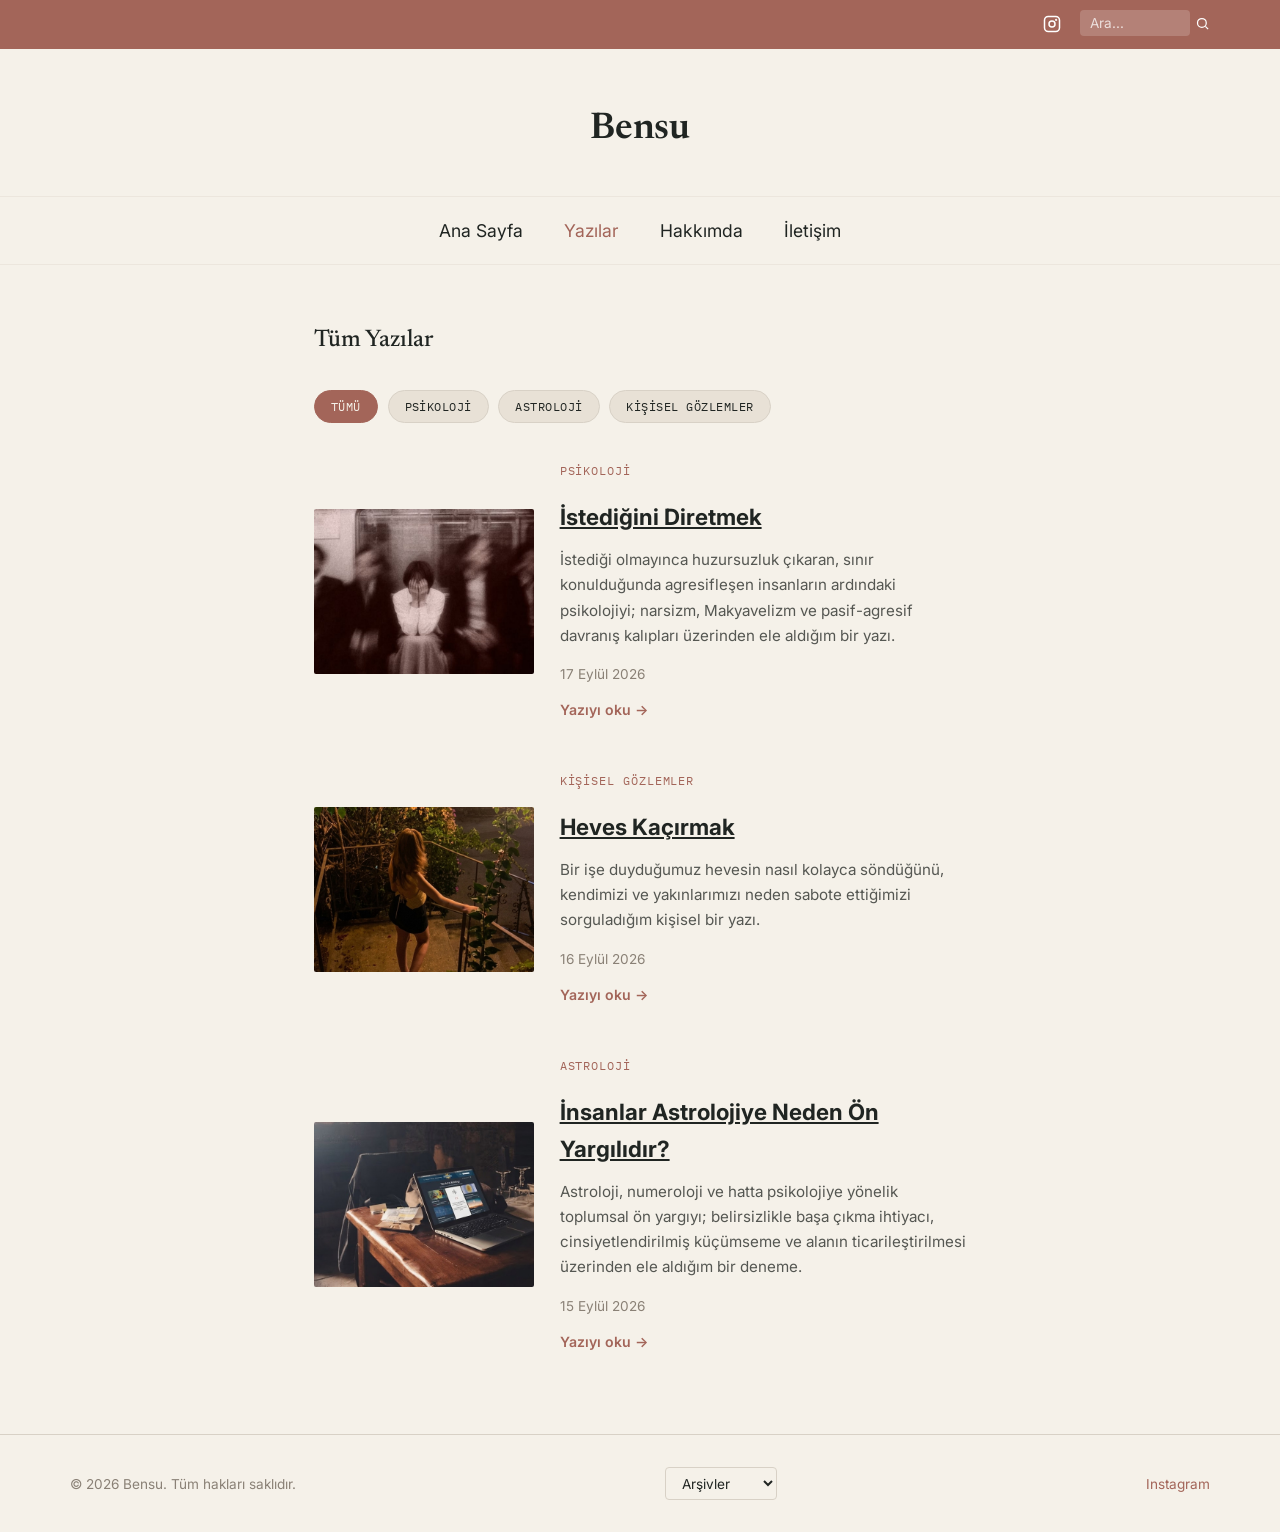
==== yazilar.html @ dd430b92 "Add files via upload" ====
<!DOCTYPE html>
<html lang="tr">
<head>
  <meta charset="UTF-8">
  <meta name="viewport" content="width=device-width, initial-scale=1.0">
  <title>Yazılar | Bensu</title>
  <link rel="preconnect" href="https://fonts.googleapis.com">
  <link rel="preconnect" href="https://fonts.gstatic.com" crossorigin>
  <link href="https://fonts.googleapis.com/css2?family=Newsreader:ital,wght@0,500;1,400&family=Inter:wght@400;500;600&family=IBM+Plex+Mono:wght@500&display=swap" rel="stylesheet">
  <link rel="stylesheet" href="css/style.css">
</head>
<body>

  <div class="header-utility-bar">
    <div class="header-utility-inner">
      <a href="https://instagram.com/Lbensul" target="_blank" rel="noopener" aria-label="Instagram">
        <svg width="18" height="18" viewBox="0 0 24 24" fill="none" stroke="currentColor" stroke-width="2"><rect x="2" y="2" width="20" height="20" rx="5"/><circle cx="12" cy="12" r="4"/><circle cx="17.5" cy="6.5" r="0.5" fill="currentColor"/></svg>
      </a>
      <form class="header-search" role="search" action="yazilar.html" method="get">
        <input type="text" name="q" placeholder="Ara..." aria-label="Sitede ara">
        <button type="submit" aria-label="Ara">
          <svg width="15" height="15" viewBox="0 0 24 24" fill="none" stroke="currentColor" stroke-width="2"><circle cx="11" cy="11" r="7"/><line x1="21" y1="21" x2="16.65" y2="16.65"/></svg>
        </button>
      </form>
    </div>
  </div>

  <header class="header-brand-row">
    <a href="index.html" class="site-logo">Bensu</a>
  </header>

  <nav class="site-nav-row" aria-label="Ana menü">
    <div class="site-nav-row-inner">
      <a href="index.html">Ana Sayfa</a>
      <a href="yazilar.html" aria-current="page">Yazılar</a>
      <a href="hakkimda.html">Hakkımda</a>
      <a href="iletisim.html">İletişim</a>
    </div>
  </nav>

  <main class="narrow">

    <h1 class="section-heading">Tüm Yazılar</h1>

    <div class="filter-row">
      <button type="button" class="filter-pill active" data-filter="all">Tümü</button>
      <button type="button" class="filter-pill" data-filter="Psikoloji">Psikoloji</button>
      <button type="button" class="filter-pill" data-filter="Astroloji">Astroloji</button>
      <button type="button" class="filter-pill" data-filter="Kişisel Gözlemler">Kişisel Gözlemler</button>
    </div>

    <!--
      YENİ YAZI EKLEMEK İÇİN:
      1) yazilar/ornek-yazi.html dosyasını kopyalayıp yeni bir isimle kaydet (örn: yazilar/ikinci-yazi.html)
      2) İçindeki başlığı, tarihi ve metni değiştir
      3) Aşağıya yeni bir <article class="list-card reveal" data-category="Kategori Adı"> bloğu ekle
         (en üste, en yeni yazı ilk sırada olacak şekilde) — data-category filtrenin çalışması için gerekli!
    -->
    <div class="post-list-cards">
      <article class="list-card reveal" data-category="Psikoloji">
        <div class="featured-photo reveal" style="background-image: url('images/istedigini-diretmek.jpg'); background-size: cover; background-position: center;"></div>
        <div>
          <div class="card-tag-row">
            <a href="yazilar.html" class="tag-mono">Psikoloji</a>
          </div>
          <h2><a href="yazilar/istedigini-diretmek.html">İstediğini Diretmek</a></h2>
          <p>İstediği olmayınca huzursuzluk çıkaran, sınır konulduğunda agresifleşen insanların ardındaki psikolojiyi; narsizm, Makyavelizm ve pasif-agresif davranış kalıpları üzerinden ele aldığım bir yazı.</p>
          <span class="card-byline">17 Eylül 2026</span>
          <div style="margin-top:0.6rem;">
            <a href="yazilar/istedigini-diretmek.html" class="read-link">Yazıyı oku</a>
          </div>
        </div>
      </article>

      <article class="list-card reveal" data-category="Kişisel Gözlemler">
        <div class="featured-photo reveal" style="background-image: url('images/heves-kacirmak.jpg'); background-size: cover; background-position: center;"></div>
        <div>
          <div class="card-tag-row">
            <a href="yazilar.html" class="tag-mono">Kişisel Gözlemler</a>
          </div>
          <h2><a href="yazilar/heves-kacirmak.html">Heves Kaçırmak</a></h2>
          <p>Bir işe duyduğumuz hevesin nasıl kolayca söndüğünü, kendimizi ve yakınlarımızı neden sabote ettiğimizi sorguladığım kişisel bir yazı.</p>
          <span class="card-byline">16 Eylül 2026</span>
          <div style="margin-top:0.6rem;">
            <a href="yazilar/heves-kacirmak.html" class="read-link">Yazıyı oku</a>
          </div>
        </div>
      </article>

      <article class="list-card reveal" data-category="Astroloji">
        <div class="featured-photo reveal" style="background-image: url('images/astroloji-post.jpg'); background-size: cover; background-position: center;"></div>
        <div>
          <div class="card-tag-row">
            <a href="yazilar.html" class="tag-mono">Astroloji</a>
          </div>
          <h2><a href="yazilar/insanlar-astrolojiye-neden-onyargilidir.html">İnsanlar Astrolojiye Neden Ön Yargılıdır?</a></h2>
          <p>Astroloji, numeroloji ve hatta psikolojiye yönelik toplumsal ön yargıyı; belirsizlikle başa çıkma ihtiyacı, cinsiyetlendirilmiş küçümseme ve alanın ticarileştirilmesi üzerinden ele aldığım bir deneme.</p>
          <span class="card-byline">15 Eylül 2026</span>
          <div style="margin-top:0.6rem;">
            <a href="yazilar/insanlar-astrolojiye-neden-onyargilidir.html" class="read-link">Yazıyı oku</a>
          </div>
        </div>
      </article>
    </div>

  </main>

  <footer class="site-footer-minimal">
    <div class="footer-inner">
      <p>&copy; 2026 Bensu. Tüm hakları saklıdır.</p>
      <select class="archive-select" aria-label="Arşivler">
        <option>Arşivler</option>
        <option>Eylül 2026</option>
      </select>
      <a href="https://instagram.com/Lbensul" target="_blank" rel="noopener">Instagram</a>
    </div>
  </footer>

  <script src="js/reveal.js" defer></script>
  <script src="js/filter.js" defer></script>
  <script src="js/search.js" defer></script>
</body>
</html>
---- css/style.css ----
/* ============================================
   Bensu — Editoryal Dergi Teması (v4, Psyche ilhamlı)
   ============================================ */

:root {
  --bg: #F5F1E9;
  --bg-alt: #E8E1D6;
  --ink: #202522;
  --text: #555752;
  --muted: #8A8176;
  --accent: #A36559;
  --accent-hover: #814C43;
  --secondary: #697568;
  --border: #D8D1C6;
  --photo-a: #697568;
  --photo-b: #71685D;
  --mind-bg: #E9E2D7;
  --mind-text: #30332F;

  --font-display: "Newsreader", Georgia, serif;
  --font-body: "Inter", -apple-system, sans-serif;
  --font-mono: "IBM Plex Mono", monospace;

  --content-width: 1140px;
  --text-width: 700px;
}

* { box-sizing: border-box; }
html { scroll-behavior: smooth; }

body {
  margin: 0;
  background-color: var(--bg);
  color: var(--ink);
  font-family: var(--font-body);
  font-size: 16px;
  line-height: 1.65;
  -webkit-font-smoothing: antialiased;
}

a { color: inherit; }

a, button {
  transition: color 0.2s ease, background-color 0.2s ease, border-color 0.2s ease;
}

a:focus-visible, button:focus-visible, input:focus-visible {
  outline: 2px solid var(--accent);
  outline-offset: 3px;
}

/* ---------- Kaydırınca beliren öğeler ---------- */

.reveal {
  opacity: 0;
  transform: translateY(22px);
  transition: opacity 0.7s ease, transform 0.7s ease;
}

.reveal-visible {
  opacity: 1;
  transform: translateY(0);
}

@media (prefers-reduced-motion: reduce) {
  html { scroll-behavior: auto; }
  * { animation-duration: 0.01ms !important; transition-duration: 0.01ms !important; }
  .reveal { opacity: 1; transform: none; }
}

.photo-placeholder {
  background: linear-gradient(155deg, var(--photo-a), var(--photo-b));
}

/* ---------- Header üst şerit (Instagram + arama, gül kurusu) ---------- */

.header-utility-bar {
  background-color: var(--accent);
  padding: 0.65rem 1.5rem;
}

.header-utility-inner {
  max-width: var(--content-width);
  margin: 0 auto;
  display: flex;
  justify-content: flex-end;
  align-items: center;
  gap: 1.2rem;
}

.header-utility-inner > a {
  color: #fff;
  display: flex;
  align-items: center;
}

.header-utility-inner > a:hover { opacity: 0.8; }

.header-utility-inner .header-search {
  border-bottom: none;
  margin-left: 0;
  gap: 0.3rem;
}

.header-utility-inner .header-search input {
  background-color: rgba(255,255,255,0.18);
  color: #fff;
  border-radius: 4px;
  padding: 0.3rem 0.6rem;
  width: 110px;
}

.header-utility-inner .header-search input::placeholder { color: rgba(255,255,255,0.75); }

.header-utility-inner .header-search button { color: #fff; }
.header-utility-inner .header-search button:hover { color: rgba(255,255,255,0.75); }

/* ---------- Header (logo tek satır) ---------- */

.header-brand-row {
  padding: 3.2rem 1.5rem 2.2rem;
  text-align: center;
}

.site-logo:hover { color: var(--accent); }

/* ---------- Nav (logonun altında, ayrı, geniş satır) ---------- */

.site-nav-row {
  border-top: 1px solid rgba(217, 209, 197, 0.35);
  border-bottom: 1px solid rgba(217, 209, 197, 0.35);
}

.site-nav-row-inner {
  max-width: var(--content-width);
  margin: 0 auto;
  display: flex;
  justify-content: center;
  align-items: center;
  gap: 2.6rem;
  padding: 1.2rem 1.5rem;
}

.site-nav-row-inner a {
  font-size: 1.1rem;
  color: var(--ink);
  text-decoration: none;
}

.site-nav-row-inner a:hover,
.site-nav-row-inner a[aria-current="page"] {
  color: var(--accent);
}

.site-logo {
  font-family: var(--font-display);
  font-weight: 600;
  font-size: 2.3rem;
  color: var(--ink);
  text-decoration: none;
  letter-spacing: -0.01em;
}

.site-tagline {
  display: block;
  margin-top: 0.2rem;
  font-family: var(--font-display);
  font-style: italic;
  font-size: 0.95rem;
  color: var(--accent);
}

.site-header-rule {
  border: none;
  border-top: 1px solid var(--border);
  max-width: var(--content-width);
  margin: 0 auto;
}

/* ---------- Featured / post kartı (görsel + metin yan yana) ---------- */

.featured-card {
  max-width: var(--content-width);
  margin: 0 auto;
  padding: 3.5rem 1.5rem;
  display: grid;
  grid-template-columns: 1.1fr 1fr;
  gap: 3rem;
  align-items: center;
}

.son-yazilar-wrap {
  max-width: var(--content-width);
  margin: 0 auto;
  padding: 3rem 1.5rem 3.5rem;
}

.son-yazilar-wrap .section-heading {
  margin: 0 0 1.5rem;
}

.son-yazilar-wrap .featured-card {
  max-width: none;
  margin: 0;
  padding: 0 0 3rem;
}

.view-all-wrap {
  text-align: center;
  margin-top: 1rem;
}

.view-all-link {
  display: inline-block;
  font-family: var(--font-mono);
  font-size: 0.8rem;
  letter-spacing: 0.06em;
  text-transform: uppercase;
  color: var(--accent);
  text-decoration: none;
  padding: 0.75rem 1.6rem;
  border: 1px solid var(--accent);
  border-radius: 999px;
}

.view-all-link:hover {
  background-color: var(--accent);
  color: #fff;
}

.featured-photo {
  aspect-ratio: 4 / 3;
  border-radius: 2px;
}

.card-tag-row {
  display: flex;
  justify-content: space-between;
  align-items: center;
  margin-bottom: 1.2rem;
}

.tag-mono {
  font-family: var(--font-mono);
  font-size: 0.72rem;
  letter-spacing: 0.08em;
  text-transform: uppercase;
  color: var(--accent);
  text-decoration: none;
}

.tag-mono:hover { color: var(--accent-hover); }

.featured-card h1,
.featured-card h2 {
  font-family: var(--font-display);
  font-weight: 500;
  font-size: clamp(1.9rem, 3.6vw, 2.6rem);
  line-height: 1.2;
  margin: 0 0 1rem;
}

.featured-card h1 a,
.featured-card h2 a {
  color: var(--ink);
  text-decoration: none;
}

.featured-card h1 a:hover,
.featured-card h2 a:hover { color: var(--accent); }

.featured-card p {
  font-size: 1.02rem;
  color: var(--text);
  margin: 0 0 1.1rem;
  max-width: 46ch;
}

.card-byline {
  font-size: 0.85rem;
  color: var(--muted);
}

/* ---------- Kaydırınca çıkan fotoğraflı banner (görsel + üzerinde yazı) ---------- */

.scroll-banner {
  position: relative;
  width: 100%;
  margin: 0 0 3.5rem;
  padding: 0;
}

.scroll-banner-inner {
  position: relative;
  width: 100%;
  height: 85vh;
  min-height: 480px;
  border-radius: 0;
  overflow: hidden;
  display: flex;
  align-items: flex-end;
  background-size: cover;
  background-position: center;
}

.scroll-banner-inner::after {
  content: "";
  position: absolute;
  inset: 0;
  background: linear-gradient(to top, rgba(32,37,34,0.72), rgba(32,37,34,0.15));
}

.scroll-banner-content {
  position: relative;
  z-index: 1;
  padding: 3rem 4vw;
  max-width: 700px;
}

.scroll-banner-content .tag-mono { color: #fff; opacity: 0.85; }

.scroll-banner-content h2 {
  font-family: var(--font-display);
  font-weight: 500;
  color: #fff;
  font-size: clamp(1.9rem, 4.5vw, 2.8rem);
  line-height: 1.25;
  margin: 0.8rem 0 0;
}

/* ---------- Mini kart satırı (Aklımdan Geçen / Instagram) ---------- */

.mini-row {
  max-width: var(--content-width);
  margin: 0 auto;
  padding: 0 1.5rem 3.5rem;
  display: grid;
  grid-template-columns: repeat(4, 1fr);
  gap: 1.6rem;
}

.mini-card {
  border: 1px solid var(--border);
  background-color: var(--bg-alt);
  padding: 1.6rem;
  border-radius: 2px;
}

.mini-card.mind-card {
  background-color: var(--mind-bg);
  border-color: var(--mind-bg);
}

.mini-card.mind-card p { color: var(--mind-text); }

.mini-card .tag-mono { display: block; margin-bottom: 0.8rem; }

.mini-card p {
  font-family: var(--font-display);
  font-style: italic;
  font-size: 1.05rem;
  line-height: 1.5;
  margin: 0 0 0.8rem;
  color: var(--ink);
}

.mini-card a.mini-link {
  font-family: var(--font-body);
  font-size: 0.85rem;
  font-weight: 600;
  color: var(--accent);
  text-decoration: none;
}

.mini-card a.mini-link:hover { color: var(--accent-hover); text-decoration: underline; }

.mini-card .category-links {
  display: flex;
  flex-wrap: wrap;
  gap: 0.5rem 0.9rem;
}

.mini-newsletter-form input[type="email"] {
  width: 100%;
  font-family: var(--font-body);
  font-size: 0.88rem;
  padding: 0.6rem 0.75rem;
  border: 1px solid var(--border);
  border-radius: 4px;
  margin-bottom: 0.7rem;
  color: var(--ink);
}

.mini-newsletter-form input[type="submit"] {
  width: 100%;
  font-family: var(--font-body);
  font-weight: 600;
  font-size: 0.85rem;
  padding: 0.6rem;
  background-color: var(--accent);
  color: #fff;
  border: none;
  border-radius: 4px;
  cursor: pointer;
}

.mini-newsletter-form input[type="submit"]:hover { background-color: var(--accent-hover); }

/* ---------- Main content ---------- */

main.narrow {
  max-width: var(--text-width);
  margin: 0 auto;
  padding: 3.5rem 1.5rem 5rem;
}

.section-heading {
  font-family: var(--font-display);
  font-weight: 500;
  font-size: 1.5rem;
  margin: 0 0 1.8rem;
}

/* ---------- Filtre pill'leri ---------- */

.filter-row {
  display: flex;
  flex-wrap: wrap;
  gap: 0.6rem;
  margin-bottom: 2.4rem;
}

.filter-pill {
  font-family: var(--font-mono);
  font-size: 0.75rem;
  letter-spacing: 0.04em;
  text-transform: uppercase;
  padding: 0.5rem 1rem;
  border: 1px solid var(--border);
  border-radius: 999px;
  color: var(--ink);
  background-color: var(--bg-alt);
  text-decoration: none;
  cursor: pointer;
}

.filter-pill:hover,
.filter-pill.active {
  background-color: var(--accent);
  border-color: var(--accent);
  color: var(--bg);
}

.search-status {
  color: var(--muted);
  font-size: 0.92rem;
  margin: 0 0 1.8rem;
}

.search-status a {
  color: var(--accent);
  text-decoration: none;
  margin-left: 0.6rem;
}

.search-status a:hover { color: var(--accent-hover); text-decoration: underline; }

/* ---------- Yazı listesi (Yazılar sayfası) ---------- */

.post-list-cards {
  display: flex;
  flex-direction: column;
  gap: 3rem;
}

.post-list-cards .featured-photo { aspect-ratio: 4/3; }

.list-card {
  display: grid;
  grid-template-columns: 220px 1fr;
  gap: 1.6rem;
  align-items: center;
}

.list-card h2 { font-size: 1.4rem; margin: 0 0 0.7rem; }

.list-card p {
  font-size: 0.95rem;
  color: var(--text);
  margin: 0 0 0.8rem;
  max-width: none;
}

.read-link {
  font-family: var(--font-body);
  font-weight: 600;
  font-size: 0.88rem;
  color: var(--accent);
  text-decoration: none;
}

.read-link:hover { color: var(--accent-hover); text-decoration: underline; }
.read-link::after { content: " →"; }

/* ---------- Tekil yazı ---------- */

.post-page-wrap {
  max-width: var(--content-width);
  margin: 0 auto;
  padding: 3rem 1.5rem 1rem;
  display: grid;
  grid-template-columns: minmax(0, 2.1fr) minmax(240px, 1fr);
  gap: 3.5rem;
  align-items: start;
}

.post-page-wrap > article { min-width: 0; }

.author-sidebar {
  display: flex;
  flex-direction: column;
  gap: 1.6rem;
  position: sticky;
  top: 2rem;
}

.author-card {
  text-align: center;
  padding: 1.6rem;
  border: 1px solid var(--border);
  border-radius: 4px;
}

.author-photo {
  width: 100px;
  height: 100px;
  border-radius: 50%;
  margin: 0 auto 1rem;
  background-size: cover;
  background-position: center;
}

.author-card h4 {
  font-family: var(--font-display);
  font-weight: 500;
  font-size: 1.1rem;
  margin: 0 0 0.5rem;
}

.author-card a.mini-link { display: inline-block; }

.side-newsletter {
  border: 1px solid var(--border);
  border-radius: 4px;
  padding: 1.4rem;
}

.side-newsletter-heading {
  display: block;
  text-align: center;
  font-family: var(--font-mono);
  font-size: 0.72rem;
  letter-spacing: 0.08em;
  text-transform: uppercase;
  color: var(--accent);
  margin-bottom: 1rem;
  padding-bottom: 0.9rem;
  border-bottom: 1px solid var(--border);
}

.side-newsletter input {
  width: 100%;
  font-family: var(--font-body);
  font-size: 0.88rem;
  padding: 0.65rem 0.8rem;
  border: 1px solid var(--border);
  border-radius: 4px;
  margin-bottom: 0.7rem;
  color: var(--ink);
}

.sr-only {
  position: absolute;
  width: 1px;
  height: 1px;
  padding: 0;
  margin: -1px;
  overflow: hidden;
  clip: rect(0, 0, 0, 0);
  white-space: nowrap;
  border: 0;
}

.side-newsletter input[type="submit"] {
  width: 100%;
  font-family: var(--font-body);
  font-weight: 600;
  font-size: 0.85rem;
  padding: 0.65rem;
  background-color: var(--accent);
  color: #fff;
  border: none;
  border-radius: 4px;
  cursor: pointer;
}

.side-newsletter input[type="submit"]:hover { background-color: var(--accent-hover); }

.buttondown-credit {
  margin: 0.6rem 0 0;
  text-align: center;
  font-size: 0.7rem;
}

.buttondown-credit a {
  color: var(--muted);
  text-decoration: none;
}

.buttondown-credit a:hover { color: var(--accent-hover); }

/* ---------- Diğer Yazılar ---------- */

.other-posts {
  max-width: var(--content-width);
  margin: 2rem auto 0;
  padding: 3rem 1.5rem;
  border-top: 1px solid var(--border);
}

.other-posts-heading {
  display: flex;
  align-items: center;
  gap: 1rem;
  text-align: center;
  font-family: var(--font-mono);
  font-size: 0.78rem;
  letter-spacing: 0.1em;
  text-transform: uppercase;
  color: var(--accent);
  margin: 0 0 2rem;
}

.other-posts-heading::before,
.other-posts-heading::after {
  content: "";
  flex: 1;
  height: 1px;
  background-color: var(--border);
}

.other-posts-grid {
  display: grid;
  grid-template-columns: repeat(3, 1fr);
  gap: 1.6rem;
}

.other-post-item .featured-photo { aspect-ratio: 4/3; margin-bottom: 0.8rem; }

.other-post-item h4 {
  font-family: var(--font-display);
  font-weight: 500;
  font-size: 1rem;
  margin: 0 0 0.4rem;
}

.other-post-item h4 a {
  color: var(--ink);
  text-decoration: none;
}

.other-post-item h4 a:hover { color: var(--accent-hover); }

.other-post-item .card-byline { font-size: 0.8rem; }

@media (max-width: 860px) {
  .post-page-wrap { grid-template-columns: 1fr; }
  .author-sidebar { position: static; flex-direction: row; flex-wrap: wrap; }
  .author-card, .side-newsletter { flex: 1; min-width: 220px; }
}

@media (max-width: 600px) {
  .other-posts-grid { grid-template-columns: 1fr; }
}

.post-header { margin-bottom: 2.2rem; }

.post-header h1 {
  font-family: var(--font-display);
  font-weight: 500;
  font-size: clamp(1.9rem, 4.2vw, 2.5rem);
  line-height: 1.25;
  margin: 0;
}

.post-featured {
  aspect-ratio: 16 / 9;
  border-radius: 2px;
  margin-bottom: 2.2rem;
}

.post-body p { margin: 0 0 1.4rem; font-size: 1.03rem; }

.post-body h2 {
  font-family: var(--font-display);
  font-weight: 500;
  font-size: 1.4rem;
  margin: 2rem 0 1rem;
}

.post-body blockquote {
  margin: 1.8rem 0;
  padding: 0.2rem 0 0.2rem 1.2rem;
  border-left: 3px solid var(--accent);
  color: var(--text);
  font-style: italic;
}

.post-footer {
  margin-top: 3rem;
  padding-top: 1.5rem;
  border-top: 1px solid var(--border);
}

.post-footer a {
  color: var(--accent);
  text-decoration: none;
  font-size: 0.95rem;
}

.post-footer a:hover { color: var(--accent-hover); }

/* ---------- Hakkımda ---------- */

.about-portrait {
  width: 100%;
  max-width: 220px;
  aspect-ratio: 1;
  border-radius: 2px;
  margin: 0 0 2rem;
}

/* ---------- İletişim ---------- */

.contact-social { margin: 1.5rem 0 0; }

.contact-social-link {
  display: inline-block;
  font-family: var(--font-body);
  font-weight: 600;
  font-size: 0.9rem;
  padding: 0.8rem 1.8rem;
  background-color: var(--accent);
  color: var(--bg);
  text-decoration: none;
  border-radius: 999px;
}

.contact-social-link:hover { background-color: var(--accent-hover); }

.contact-alt {
  margin-top: 2.2rem;
  padding-top: 1.5rem;
  border-top: 1px solid var(--border);
  color: var(--text);
  font-size: 0.92rem;
}

.contact-alt a { color: var(--accent); }
.contact-alt a:hover { color: var(--accent-hover); }

/* ---------- Arama kutusu (header) ---------- */

.header-search {
  display: flex;
  align-items: center;
  gap: 0.4rem;
  border-bottom: 1px solid var(--border);
  margin-left: 0.6rem;
  padding-bottom: 0.15rem;
}

.header-search input {
  border: none;
  background: transparent;
  font-family: var(--font-body);
  font-size: 0.85rem;
  color: var(--ink);
  width: 84px;
  padding: 0.15rem 0;
}

.header-search input::placeholder { color: var(--muted); }

.header-search button {
  border: none;
  background: none;
  cursor: pointer;
  color: var(--ink);
  display: flex;
  align-items: center;
  padding: 0;
}

.header-search button:hover { color: var(--accent-hover); }

/* ---------- Arşiv seçimi (footer) ---------- */

.archive-select {
  font-family: var(--font-body);
  font-size: 0.85rem;
  color: var(--ink);
  background-color: transparent;
  border: 1px solid var(--border);
  border-radius: 4px;
  padding: 0.4rem 0.7rem;
  cursor: pointer;
}

/* ---------- Footer ---------- */

.site-footer-minimal {
  border-top: 1px solid var(--border);
  padding: 2rem 1.5rem;
}

.footer-inner {
  max-width: var(--content-width);
  margin: 0 auto;
  display: flex;
  justify-content: space-between;
  align-items: center;
  flex-wrap: wrap;
  gap: 1rem;
}

.footer-inner p {
  margin: 0;
  font-size: 0.85rem;
  color: var(--muted);
}

.footer-inner a {
  font-size: 0.85rem;
  color: var(--accent);
  text-decoration: none;
}

.footer-inner a:hover { color: var(--accent-hover); text-decoration: underline; }

/* ---------- Responsive ---------- */

@media (max-width: 860px) {
  .featured-card { grid-template-columns: 1fr; }
  .list-card { grid-template-columns: 1fr; }
}

@media (max-width: 980px) {
  .mini-row { grid-template-columns: 1fr 1fr; }
}

@media (max-width: 700px) {
  .mini-row { grid-template-columns: 1fr; }
}

@media (max-width: 600px) {
  .site-header-bar { flex-direction: column; text-align: center; }
  .header-side-nav { justify-content: center; }
}
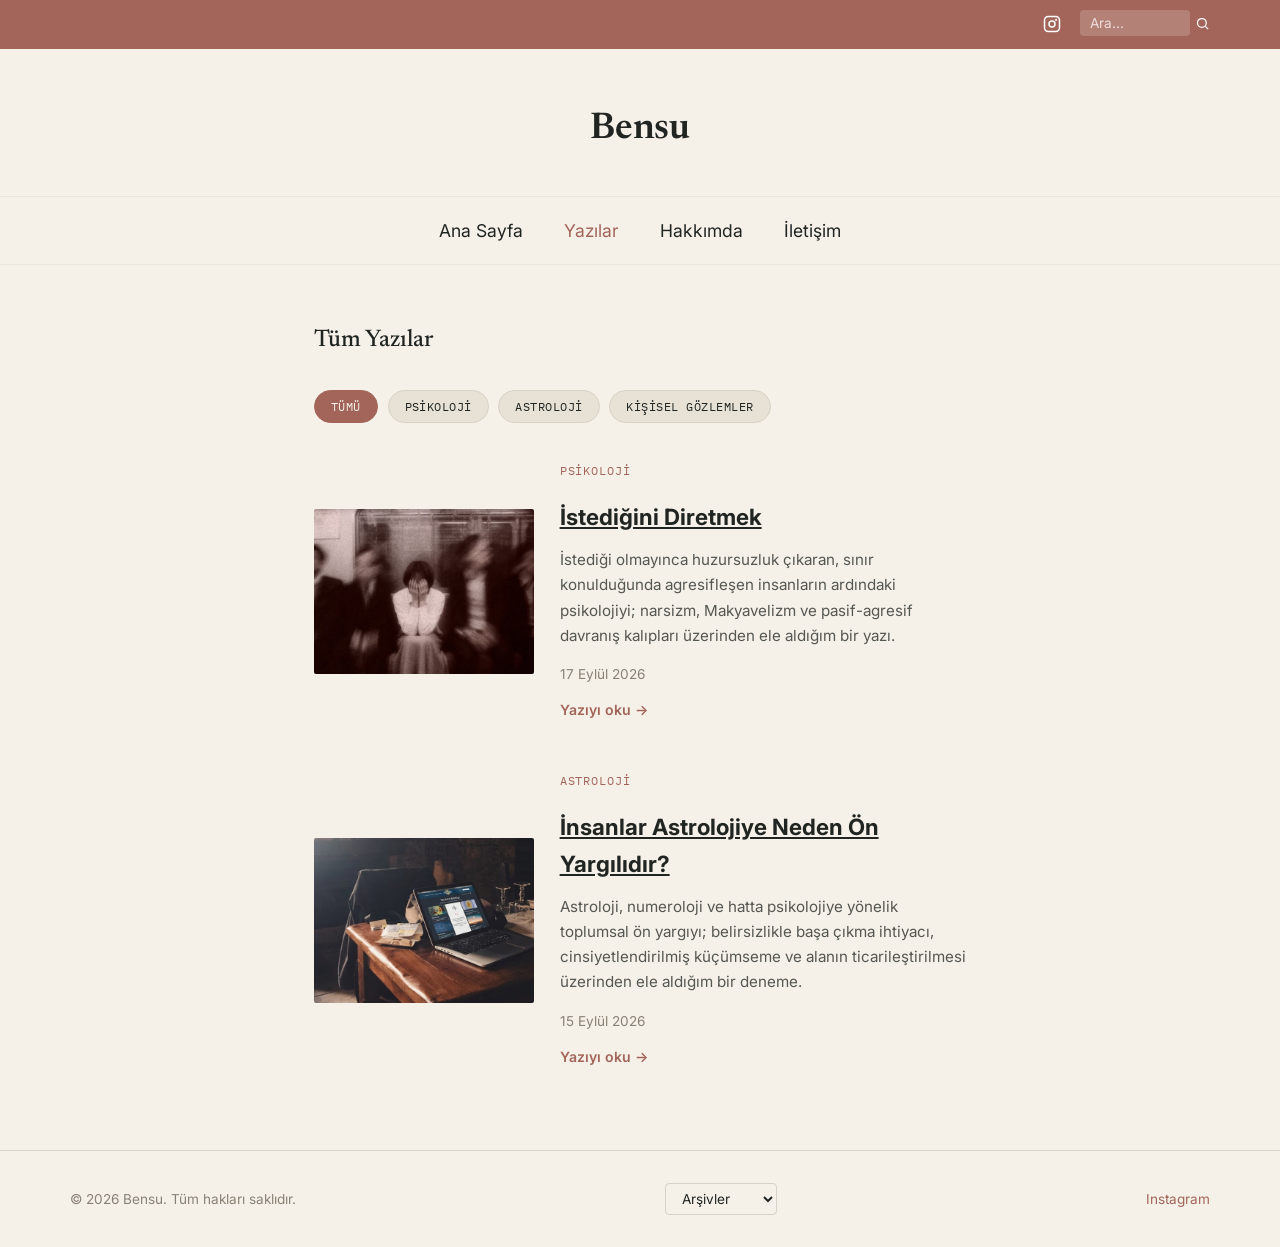
==== commit ac2913b0: "Add files via upload" ====
--- a/yazilar.html
+++ b/yazilar.html
@@ -72,21 +72,6 @@
         </div>
       </article>
 
-      <article class="list-card reveal" data-category="Kişisel Gözlemler">
-        <div class="featured-photo reveal" style="background-image: url('images/heves-kacirmak.jpg'); background-size: cover; background-position: center;"></div>
-        <div>
-          <div class="card-tag-row">
-            <a href="yazilar.html" class="tag-mono">Kişisel Gözlemler</a>
-          </div>
-          <h2><a href="yazilar/heves-kacirmak.html">Heves Kaçırmak</a></h2>
-          <p>Bir işe duyduğumuz hevesin nasıl kolayca söndüğünü, kendimizi ve yakınlarımızı neden sabote ettiğimizi sorguladığım kişisel bir yazı.</p>
-          <span class="card-byline">16 Eylül 2026</span>
-          <div style="margin-top:0.6rem;">
-            <a href="yazilar/heves-kacirmak.html" class="read-link">Yazıyı oku</a>
-          </div>
-        </div>
-      </article>
-
       <article class="list-card reveal" data-category="Astroloji">
         <div class="featured-photo reveal" style="background-image: url('images/astroloji-post.jpg'); background-size: cover; background-position: center;"></div>
         <div>
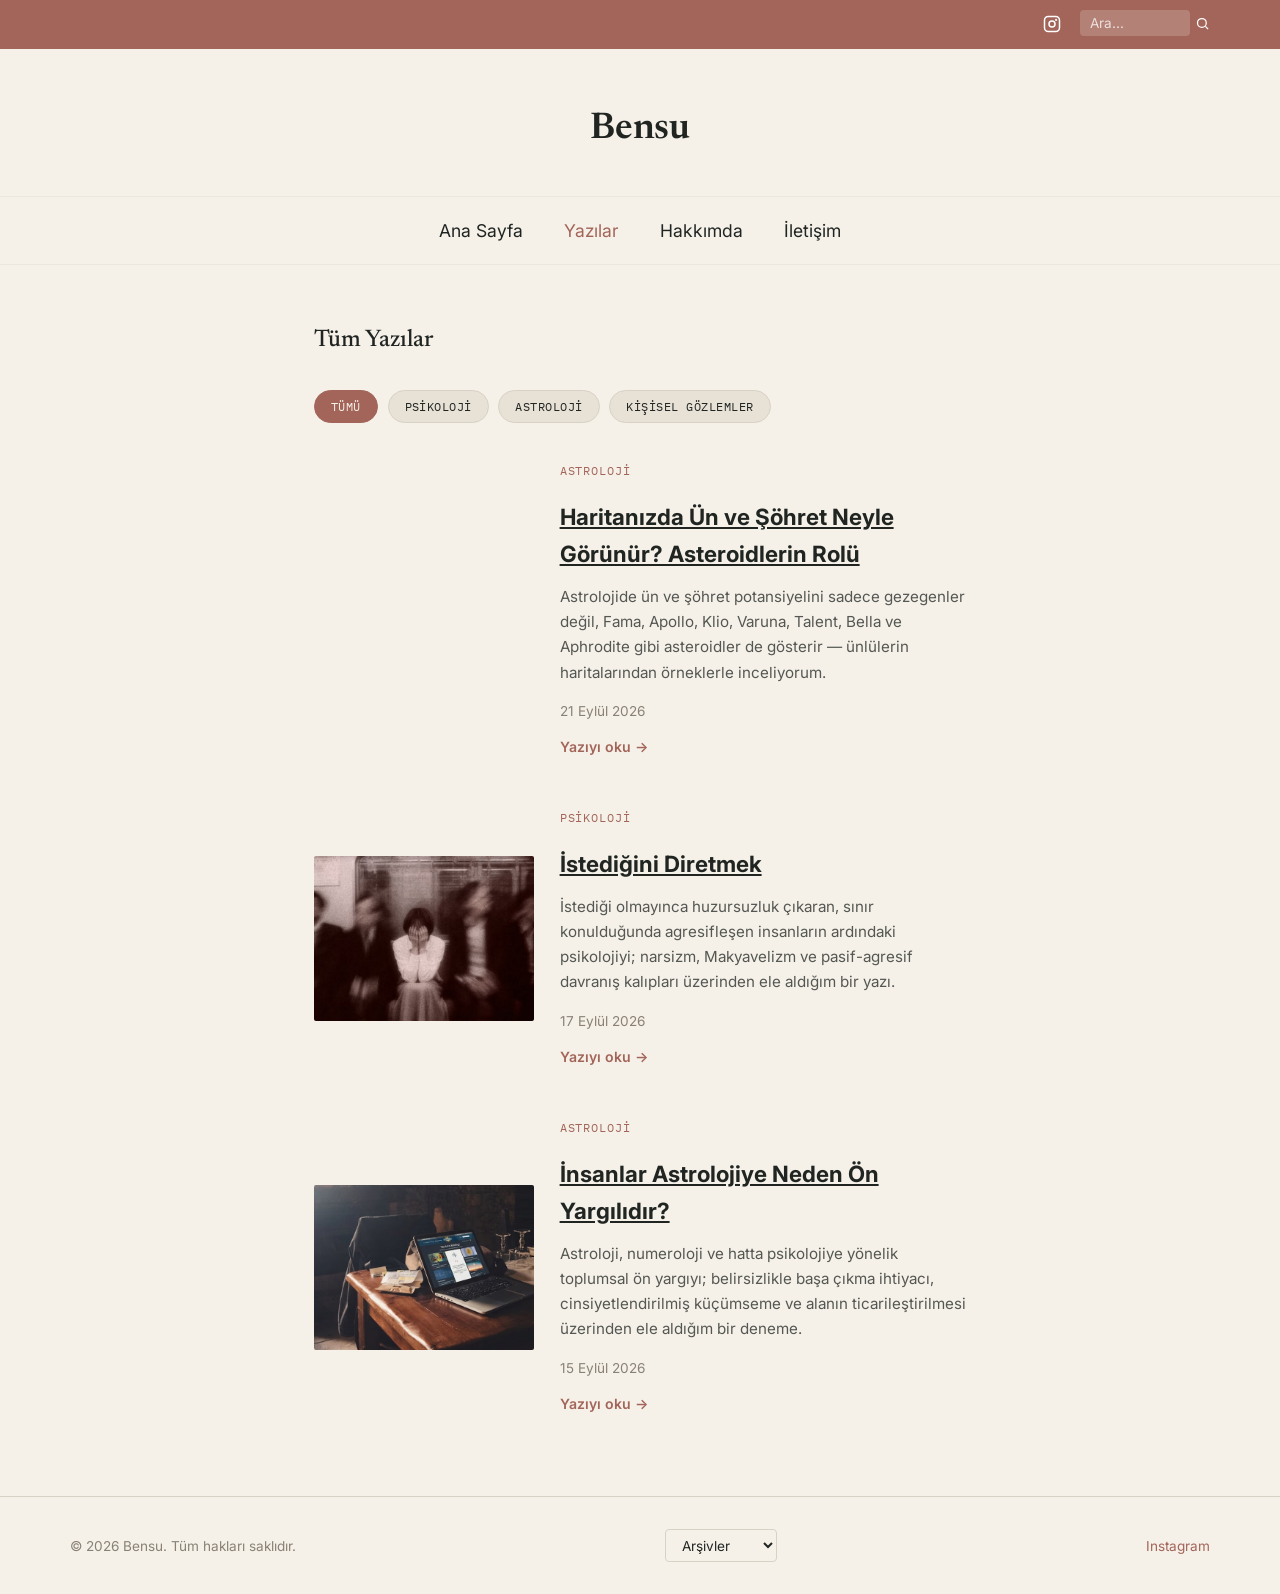
==== commit 44e8eb21: "Add files via upload" ====
--- a/yazilar.html
+++ b/yazilar.html
@@ -57,6 +57,21 @@
          (en üste, en yeni yazı ilk sırada olacak şekilde) — data-category filtrenin çalışması için gerekli!
     -->
     <div class="post-list-cards">
+      <article class="list-card reveal" data-category="Astroloji">
+        <div class="featured-photo reveal" style="background-image: url('images/haritanizda-un-ve-sohret.jpg'); background-size: cover; background-position: center;"></div>
+        <div>
+          <div class="card-tag-row">
+            <a href="yazilar.html" class="tag-mono">Astroloji</a>
+          </div>
+          <h2><a href="yazilar/haritanizda-un-ve-sohret.html">Haritanızda Ün ve Şöhret Neyle Görünür? Asteroidlerin Rolü</a></h2>
+          <p>Astrolojide ün ve şöhret potansiyelini sadece gezegenler değil, Fama, Apollo, Klio, Varuna, Talent, Bella ve Aphrodite gibi asteroidler de gösterir — ünlülerin haritalarından örneklerle inceliyorum.</p>
+          <span class="card-byline">21 Eylül 2026</span>
+          <div style="margin-top:0.6rem;">
+            <a href="yazilar/haritanizda-un-ve-sohret.html" class="read-link">Yazıyı oku</a>
+          </div>
+        </div>
+      </article>
+
       <article class="list-card reveal" data-category="Psikoloji">
         <div class="featured-photo reveal" style="background-image: url('images/istedigini-diretmek.jpg'); background-size: cover; background-position: center;"></div>
         <div>
